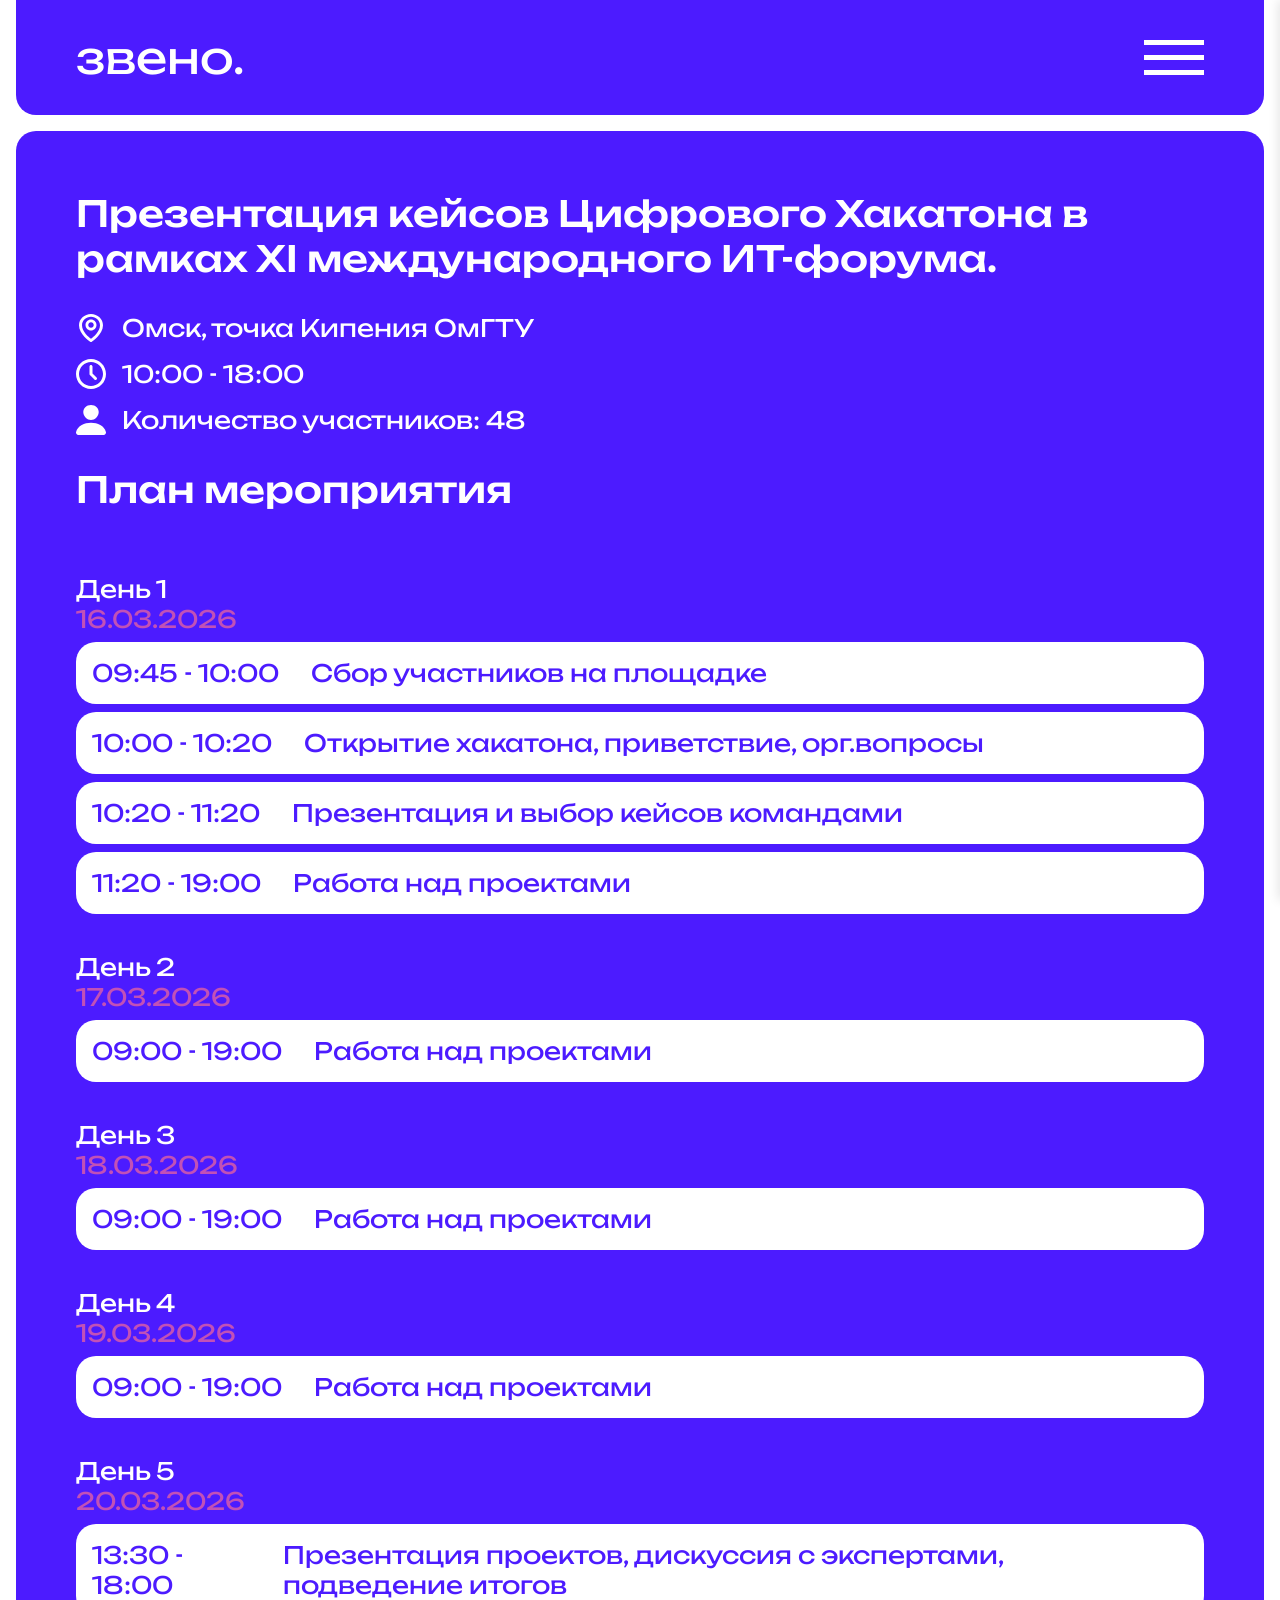
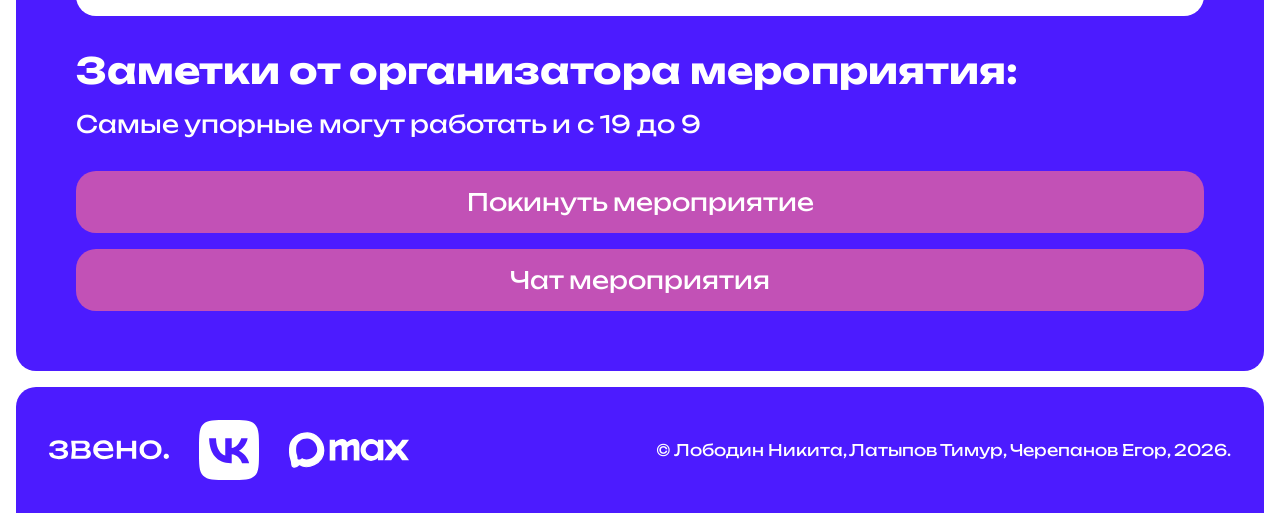
==== app/pages/event.html @ 97622f2d "init commit" ====
<!DOCTYPE html>
<html lang="en">

<head>
    <meta charset="UTF-8">
    <meta name="viewport" content="width=device-width, initial-scale=1.0">
    <link rel="stylesheet" href="../../assets/css/fonts.css">
    <link rel="stylesheet" href="../../assets/css/style.css">
    <title>звено. Выбор роли</title>
</head>

<body>
    <header class="header">
        <div class="header-wrapper">
            <p class="logo">звено.</p>
            <nav class="burger-menu">
                <div class="burger-menu__item"></div>
                <div class="burger-menu__item"></div>
                <div class="burger-menu__item"></div>
            </nav>
        </div>
    </header>
    <div class="popup-menu hidden">
        <header class="popup-header">
            <img src="../../assets/img/svg/close.svg" alt="close" class="close-btn">
        </header>
        <div class="popup-btns">
            <div class="popup-btn">
                <div class="popup-btn-text">Главная</div>
            </div>
            <div class="popup-btn">
                <div class="popup-btn-text">Мой профиль</div>
            </div>
            <div class="popup-btn">
                <div class="popup-btn-text">Моя программа</div>
            </div>
            <div class="popup-btn">
                <div class="popup-btn-text">Выход</div>
            </div>
        </div>
    </div>
    <main class="main">
        <div class="mero">
            <h1 class="mero-title">
                Презентация кейсов Цифрового Хакатона в рамках XI международного ИТ-форума.
            </h1>
            <div class="mero-desc">
                <div class="mero-desc__detail">
                    <img src="../../assets/img/svg/location.svg" alt="" class="mero-desc__detail_img">
                    </img>
                    <p class="mero-desc__detail_text">Омск, точка Кипения ОмГТУ</p>
                </div>
                <div class="mero-desc__detail">
                    <img src="../../assets/img/svg/time.svg" alt="" class="mero-desc__detail_img">
                    </img>
                    <p class="mero-desc__detail_text">10:00 - 18:00</p>
                </div>
                <div class="mero-desc__detail">
                    <img src="../../assets/img/svg/people.svg" alt="" class="mero-desc__detail_img">
                    </img>
                    <p class="mero-desc__detail_text">Количество участников: 48</p>
                </div>
            </div>
            <h2 class="mero__plan">План мероприятия</h2>
            <div class="mero-wrapper">
                <div class="mero-wrapper__days">
                    <div class="mero-wrapper__days-date">
                        <p class="mero-wrapper__day">День 1</p>
                        <p class="mero-wrappder__date">16.03.2026</p>
                    </div>
                    <div class="mero-wrapper__days_day-block">
                        <p class="mero-wrapper_days_day-block-time">09:45 - 10:00</p>
                        <p class="mero-wrapper_days_day-block-text">Сбор участников на площадке</p>
                    </div>
                    <div class="mero-wrapper__days_day-block">
                        <p class="mero-wrapper_days_day-block-time">10:00 - 10:20</p>
                        <p class="mero-wrapper_days_day-block-text">Открытие хакатона, приветствие, орг.вопросы</p>
                    </div>
                    <div class="mero-wrapper__days_day-block">
                        <p class="mero-wrapper_days_day-block-time">10:20 - 11:20</p>
                        <p class="mero-wrapper_days_day-block-text">Презентация и выбор кейсов командами</p>
                    </div>
                    <div class="mero-wrapper__days_day-block">
                        <p class="mero-wrapper_days_day-block-time">11:20 - 19:00</p>
                        <p class="mero-wrapper_days_day-block-text">Работа над проектами</p>
                    </div>
                    <div class="mero-wrapper__days-date">
                        <p class="mero-wrapper__day">День 2</p>
                        <p class="mero-wrappder__date">17.03.2026</p>
                    </div>
                    <div class="mero-wrapper__days_day-block">
                        <p class="mero-wrapper_days_day-block-time">09:00 - 19:00</p>
                        <p class="mero-wrapper_days_day-block-text">Работа над проектами</p>
                    </div>
                    <div class="mero-wrapper__days-date">
                        <p class="mero-wrapper__day">День 3</p>
                        <p class="mero-wrappder__date">18.03.2026</p>
                    </div>
                    <div class="mero-wrapper__days_day-block">
                        <p class="mero-wrapper_days_day-block-time">09:00 - 19:00</p>
                        <p class="mero-wrapper_days_day-block-text">Работа над проектами</p>
                    </div>
                    <div class="mero-wrapper__days-date">
                        <p class="mero-wrapper__day">День 4</p>
                        <p class="mero-wrappder__date">19.03.2026</p>
                    </div>
                    <div class="mero-wrapper__days_day-block">
                        <p class="mero-wrapper_days_day-block-time">09:00 - 19:00</p>
                        <p class="mero-wrapper_days_day-block-text">Работа над проектами</p>
                    </div>
                    <div class="mero-wrapper__days-date">
                        <p class="mero-wrapper__day">День 5</p>
                        <p class="mero-wrappder__date">20.03.2026</p>
                    </div>
                    <div class="mero-wrapper__days_day-block">
                        <p class="mero-wrapper_days_day-block-time">13:30 - 18:00</p>
                        <p class="mero-wrapper_days_day-block-text">Презентация проектов, дискуссия с экспертами,
                            подведение итогов</p>
                    </div>
                </div>
            </div>
            <div class="mero-notes">
                <h2 class="mero-notes__title">Заметки от организатора мероприятия:</h2>
                <p class="mero-notes__text">Самые упорные могут работать и с 19 до 9</p>
            </div>
            <div class="mero-btns">
                <button class="btn">Покинуть мероприятие</button>
                <button class="btn event-btn-small">Чат мероприятия</button>
            </div>
        </div>
    </main>
    <footer class="footer">
        <div class="footer-container">
            <div class="footer-icons">
                <img src="../../assets/img/svg/звено..svg" alt="звено." class="footer-icon zveno-icon">
                <img src="../../assets/img/svg/vkLogo.svg" alt="звено." class="footer-icon vk-icon">
                <img src="../../assets/img/svg/maxLogo.svg" alt="звено." class="footer-icon">
            </div>
            <div class="footer-copy">
                <p class="footer-copy__text">
                    © Лободин Никита, Латыпов Тимур, Черепанов Егор, 2026.
                </p>
            </div>
        </div>
    </footer>
    <div class="chat-panel hidden">
        <div class="chat-header">
            <h3 class="chat-title">Чат мероприятия</h3>
            <button class="chat-close">
                <img src="../../assets/img/svg/close.svg" alt="close">
            </button>
        </div>
        <div class="chat-messages">
            <!-- Пример сообщений -->
            <div class="chat-message chat-message--received">
                <div class="chat-message__avatar">А</div>
                <div class="chat-message__content">
                    <div class="chat-message__sender">Анна</div>
                    <div class="chat-message__text">Привет! Кто пойдет на хакатон?</div>
                    <div class="chat-message__time">14:30</div>
                </div>
            </div>
            <div class="chat-message chat-message--sent">
                <div class="chat-message__content">
                    <div class="chat-message__text">Я планирую!</div>
                    <div class="chat-message__time">14:32</div>
                </div>
            </div>
            <div class="chat-message chat-message--received">
                <div class="chat-message__avatar">М</div>
                <div class="chat-message__content">
                    <div class="chat-message__sender">Михаил</div>
                    <div class="chat-message__text">Тоже буду. Встретимся у входа?</div>
                    <div class="chat-message__time">14:35</div>
                </div>
            </div>
        </div>
        <div class="chat-input-area">
            <input type="text" class="chat-input" placeholder="Введите сообщение...">
            <button class="chat-send">
                <img src="../../assets/img/svg/send.svg" alt="send">
            </button>
        </div>
    </div>
    <script src="../../assets/scripts/chat.js"></script>
    <script src="../../assets/scripts/close-modal.js"></script>
</body>

</html>
---- assets/css/fonts.css ----
@font-face {
    font-family: 'Unbounded';
    src: url('../fonts/Unbounded-VariableFont_wght.ttf');
}
---- assets/css/style.css ----
:root {
    --white: #fff;
    --primary-color: #4C1BFF;
    --accent-color: #C251B6;
    --font64: 64px;
    --font44: 44px;
    --font36: 36px;
    --font24: 24px;
    --bradius: 20px;
}

body {
    display: flex;
    flex-direction: column;
    min-height: 100vh;
}

* {
    margin: 0;
    padding: 0;
    text-decoration: none;
    text-decoration-line: none;
    font-family: 'Unbounded';
}

.btn {
    background-color: var(--accent-color);
    color: var(--white);
    font-size: var(--font24);
    padding: 16px;
    border: none;
    border-radius: var(--bradius);
    cursor: pointer;
    transition: 0.3s;
}

.hidden {
    display: none;
}

.btn-click {
    width: 100%;
}

.main-btn {
    width: 100%;
}

.btn-link {
    width: 68%;
}

.btn:hover {
    opacity: 80%;
}

p {
    font-family: 'Unbounded';
    font-weight: 400;
}

.hero {
    height: 100vh;
    background-image: url('../img/bg-hero.png');
    background-size: cover;
}

.hero-header {
    width: 100%;
}

.logo {
    color: var(--white);
    font-size: var(--font44);
}

.hero-logo {
    color: var(--white);
    font-size: var(--font44);
    padding: 40px 60px;
}

.hero-text {
    color: var(--white);
    font-size: var(--font64);
    max-width: 940px;
    text-align: center;
    margin: 10% auto;
}

.header {
    margin: 0px 16px;
    border-radius: 0px 0px 20px 20px;
    background-color: var(--primary-color);
}

.header-wrapper {
    padding: 30px 60px;
    display: flex;
    justify-content: space-between;
    align-items: center;
}

.main {
    margin: 16px;
    padding: 60px 60px;
    border-radius: var(--bradius);
    background-color: var(--primary-color);
    flex-grow: 1;
}

.footer {
    margin: 0px 16px;
    border-radius: 20px 20px 0 0;
    padding: 33px;
    background-color: var(--primary-color);
}

.footer-container {
    display: flex;
    justify-content: space-between;
    align-items: center;
}

.footer-icons {
    display: flex;
    align-items: center;
}

.footer-icon {
    width: 120px;
    height: 60px;
}

.footer-copy__text {
    color: var(--white);
    font-weight: 400;
}

.main-index {
    padding: 16px;
}

.about-us {
    width: 100%;
    background-color: var(--primary-color);
    border-radius: var(--bradius);
}

.about-us-container {
    padding: 60px 160px;
    display: flex;
    flex-direction: column;
    gap: 40px;
    justify-content: center;
    text-align: center;
}

.about-us__title {
    font-size: var(--font44);
    color: var(--white);
    font-weight: 500;
}

.about-us__text {
    font-size: var(--font36);
    color: var(--white);
}

.try-block {
    margin: 60px 158px;
}

.try-block__title {
    font-size: var(--font44);
    font-weight: 400;
    text-align: center;
}

.try-block__btns {
    display: flex;
    flex-direction: column;
    gap: 20px;
    max-width: 940px;
    margin: 40px auto;
}

.role-block {
    height: 100vh;
    background-color: var(--primary-color);
}

.role-block__center {
    margin-top: 40px;
}

.role-block__center-title {
    text-align: center;
    color: var(--white);
    font-size: var(--font44);
}

.role-block__btns {
    margin-top: 60px;
    display: flex;
    flex-wrap: wrap;
    justify-content: center;
    gap: 130px;
}

.role-block__btn {
    cursor: pointer;
    transition: all 1s ease;
}

.role-block__btn_text {
    color: var(--white);
    font-size: var(--font36);
    text-align: center;
}

.role-block__btn:hover {
    color: var(--accent-color);
}

.role-block__btn:hover img {
    filter: brightness(0) saturate(100%) invert(37%) sepia(95%) saturate(1043%) hue-rotate(244deg) brightness(89%) contrast(94%);
}

.role-block__btn:hover .role-block__btn_text {
    color: var(--accent-color);
}

.form-title {
    color: var(--white);
    font-size: var(--font44);
    font-weight: 400;
    text-align: center;
}

.enter-form {
    max-width: 940px;
    margin: 40px auto;
    display: flex;
    flex-direction: column;
    gap: 60px;
}

.enter-form-container {
    display: flex;
    flex-direction: column;
    gap: 40px;
}

.form-input {
    background-color: var(--white);
    color: var(--primary-color);
    padding: 16px;
    border-radius: var(--bradius);
    border: none;
    font-size: var(--font24);
    box-shadow: 4px 4px 8px 0px rgba(34, 60, 80, 0.2);
}

.enter-form-btns {
    display: flex;
    flex-direction: column;
    gap: 40px;
}

.enter-form-link {
    display: flex;
    justify-content: center;
    gap: 5px;
}

.enter-form-link__text {
    color: var(--white);
    font-size: 16px;
}

.enter-form-link__link {
    color: var(--accent-color);
}

.event-title-head {
    color: var(--white);
    font-weight: 400;
}

.burger-menu {
    display: flex;
    flex-direction: column;
    width: 60px;
    gap: 10px;
    cursor: pointer;
}

.burger-menu__item {
    height: 5px;
    background-color: var(--white);
    transition: 0.5s;
}

.event-title {}

.event-wrapper {
    margin-top: 30px;
    display: flex;
    flex-direction: column;
    gap: 32px;
}

.event-block {
    padding: 16px;
    background-color: var(--white);
    border-radius: var(--bradius);
    display: flex;
    flex-direction: column;
    gap: 16px;
}

.event-tags {
    display: flex;
    flex-wrap: wrap;
    gap: 8px;
}

.event-tag {
    padding: 16px;
    background-color: var(--primary-color);
    border-radius: var(--bradius);
    color: var(--white);
}

.event-title {
    color: var(--primary-color);
    font-size: var(--font24);
}

.event-organisators {
    font-size: 16px;
    color: var(--accent-color);
}

.event-grade {
    display: flex;
    flex-direction: column;
    gap: 8px;
}

.event-grade__text,
.event-members__title {
    color: var(--primary-color);
    font-size: var(--font24);
}

.event-members__title {
    margin-bottom: 8px;
}

.event-grade__star {
    cursor: pointer;
}

.event-members {
    display: flex;
    flex-direction: column;
}

.event-member-down {
    display: flex;
    align-items: center;
    justify-content: space-between;
    width: 100%;
}

.event-member-line {
    width: 80%;
    height: 30px;
    border-radius: var(--bradius);
    overflow: hidden;
    border: 2px solid var(--primary-color);
}

.event-member-line__pink {
    height: 30px;
    width: 40%;
    background-color: var(--accent-color);
    border-radius: var(--bradius);
}

.event-member__blocks {
    display: flex;
    gap: 8px;
}

.event-members__block {
    color: var(--white);
    background-color: var(--accent-color);
    padding: 8px 24px;
    border-radius: var(--bradius);
}

.event-members__block__text {}

.event-btns {
    width: 100%;
    display: flex;
    justify-content: space-between;
}

.event-btn-big {
    width: 100%;
    justify-content: center;
    height: 72px;
}

.event-btn-small {
    display: flex;
    justify-content: space-around;
}

.event-btn-small-main {
    width: 30%;
    display: flex;
    justify-content: space-around;
}

.event-btn-small,
.event-btn-big {
    display: flex;
    align-items: center;
}

.mero {
    display: flex;
    flex-direction: column;
    gap: 32px;
}

.mero-title {
    font-size: var(--font36);
    font-weight: 500;
    color: var(--white);
}

.mero-desc {
    display: flex;
    flex-direction: column;
    gap: 16px;
}

.mero-desc__detail {
    display: flex;
    align-items: center;
    gap: 16px;
}

.mero-desc__detail_text {
    color: var(--white);
    font-size: var(--font24);
    font-weight: 400;
}

.mero__plan {
    font-size: var(--font36);
    font-weight: 500;
    color: var(--white);
}

.mero-wrapper {
    display: inline;
}

.mero-wrapper__days {
    display: flex;
    flex-direction: column;
    gap: 8px;
}

.mero-wrapper__day {
    font-size: var(--font24);
    color: var(--white);
}

.mero-wrappder__date {
    font-size: var(--font24);
    color: var(--accent-color);
}

.mero-wrapper__days_day-block {
    display: flex;
    gap: 32px;
    padding: 16px;
    border-radius: var(--bradius);
    background-color: var(--white);
}

.mero-wrapper__days-date {
    margin-top: 30px;
}

.mero-wrapper_days_day-block-time,
.mero-wrapper_days_day-block-text {
    font-size: var(--font24);
    color: var(--primary-color);
}

.mero-notes {
    display: flex;
    flex-direction: column;
    gap: 16px;
}

.mero-notes__title {
    color: var(--white);
    font-size: var(--font36);
}

.mero-notes__text {
    color: var(--white);
    font-size: var(--font24);
}

.mero-btns {
    display: flex;
    flex-direction: column;
    gap: 16px;
}

.popup-menu {
    height: 100vh;
    width: 100%;
    background-color: var(--primary-color);
    position: fixed;
    z-index: 1000;
    top: 0;
    left: 0;
}

.popup-header {
    padding: 30px;
    display: flex;
    justify-content: end;
}

.close-btn {
    cursor: pointer;
    transition: 0.3s;
}

.close-btn:hover {
    opacity: 60%;
}

.popup-btns {
    display: flex;
    flex-direction: column;
    margin-top: 8%;
}

.popup-btn {
    cursor: pointer;
    padding: 30px;
    background-color: var(--white);
    border: 2px solid var(--primary-color);
    transition: 0.3s;
}

.popup-btn:hover {
    background-color: var(--accent-color);
}

.popup-btn:hover .popup-btn-text {
    color: var(--white);
}

.popup-btn-text {
    text-align: center;
    color: var(--primary-color);
    font-size: var(--font24);
}

.chat-panel {
    position: fixed;
    top: 0;
    right: 0;
    width: 50%;
    height: 100vh;
    background-color: #fff;
    box-shadow: -2px 0 10px rgba(0, 0, 0, 0.1);
    z-index: 2000;
    transition: transform 0.3s ease-in-out;
    transform: translateX(0);

    display: flex;
    flex-direction: column;
}

.chat-panel.hidden {
    transform: translateX(100%);
}

.chat-header {
    border-radius: 0px 0px 20px 20px;
    display: flex;
    justify-content: space-between;
    align-items: center;
    padding: 20px;
    border-bottom: 1px solid #eee;
    background-color: var(--primary-color);
    color: white;
}

.chat-title {
    margin: 0;
    font-size: 18px;
    font-weight: 500;
}

.chat-close {
    background: none;
    border: none;
    cursor: pointer;
    padding: 5px;
    display: flex;
    align-items: center;
    justify-content: center;
}

.chat-close img {
    width: 20px;
    height: 20px;
    filter: brightness(0) invert(1);
}

.chat-messages {
    flex: 1;
    overflow-y: auto;
    padding: 20px;
    display: flex;
    flex-direction: column;
    gap: 15px;
    background-color: #f8f9fa;
}

.chat-message {
    display: flex;
    gap: 10px;
    max-width: 80%;
}

.chat-message--sent {
    align-self: flex-end;
    flex-direction: row-reverse;
}

.chat-message--received {
    align-self: flex-start;
}

.chat-message__avatar {
    width: 36px;
    height: 36px;
    border-radius: 50%;
    background-color: var(--primary-color);
    color: white;
    display: flex;
    align-items: center;
    justify-content: center;
    font-weight: 500;
    flex-shrink: 0;
}

.chat-message__content {
    background-color: white;
    padding: 10px 15px;
    border-radius: 20px;
    box-shadow: 0 1px 2px rgba(0, 0, 0, 0.1);
}

.chat-message--sent .chat-message__content {
    background-color: var(--primary-color);
    color: white;
}

.chat-message__sender {
    font-size: 12px;
    font-weight: 500;
    margin-bottom: 4px;
    color: #666;
}

.chat-message--sent .chat-message__sender {
    display: none;
}

.chat-message__text {
    font-size: 14px;
    line-height: 1.4;
    word-wrap: break-word;
}

.chat-message--sent .chat-message__text {
    color: white;
}

.chat-message__time {
    font-size: 10px;
    color: #999;
    margin-top: 4px;
    text-align: right;
}

.chat-message--sent .chat-message__time {
    color: rgba(255, 255, 255, 0.7);
}

.chat-input-area {
    display: flex;
    padding: 15px 20px;
    border-top: 1px solid #eee;
    background-color: white;
    gap: 10px;
}

.chat-input {
    flex: 1;
    padding: 12px 15px;
    border: 1px solid #ddd;
    border-radius: 25px;
    font-size: 14px;
    outline: none;
    transition: border-color 0.2s;
}

.chat-input:focus {
    border-color: var(--primary-color);
}

.chat-send {
    width: 45px;
    height: 45px;
    border-radius: 50%;
    background-color: var(--primary-color);
    border: none;
    cursor: pointer;
    display: flex;
    align-items: center;
    justify-content: center;
    transition: background-color 0.2s;
    flex-shrink: 0;
}

.chat-send:hover {
    background-color: var(--accent-color);
    opacity: 0.9;
}

.chat-send img {
    width: 20px;
    height: 20px;
    filter: brightness(0) invert(1);
}

.chat-overlay {
    position: fixed;
    top: 0;
    left: 0;
    width: 100%;
    height: 100%;
    background-color: rgba(0, 0, 0, 0.5);
    z-index: 1999;
    opacity: 0;
    visibility: hidden;
    transition: opacity 0.3s ease-in-out;
}

.chat-overlay.visible {
    opacity: 1;
    visibility: visible;
}

@media (max-width: 430px) {

    .hero-logo,
    .logo {
        font-size: var(--font24);
    }

    .hero-text {
        font-size: var(--font36);
        margin: 40% auto;
    }

    .about-us-container {
        padding: 16px 16px;

    }

    .about-us__title {
        font-size: var(--font24);
    }

    .about-us__text {
        font-size: var(--font24);
    }

    .try-block {
        margin: 20px 16px;
    }

    .try-block__title {
        font-size: var(--font24);
    }

    .btn {
        font-size: 18px;
    }

    .header-wrapper {
        padding: 20px;
    }

    .main {
        padding: 30px 30px;
    }

    .form-title {
        font-size: var(--font36);
    }

    .form-input {
        font-size: 14px;
    }

    .enter-form-container {
        gap: 20px;
    }

    .enter-form-link {
        flex-direction: column;
    }

    .burger-menu {
        width: 35px;
        gap: 6px;
    }

    .burger-menu__item {
        height: 3px;
    }

    .event-title-head {
        font-size: var(--font24);
    }

    .event-tag {
        width: 100%;
    }

    .event-tag__text {
        font-size: 16px;
    }

    .event-title {
        font-size: 20px;
        font-weight: 500;
    }

    .event-grade__text,
    .event-members__title {
        font-size: 20px;
    }

    .event-grade__star {
        width: 30px;
    }

    .event-member-down {
        flex-direction: column;
        gap: 10px;
    }

    .event-member-line {
        width: 100%;
    }

    .event-member__blocks {
        width: 100%;
        justify-content: start;
    }

    .event-btns {
        flex-direction: column;
        gap: 10px;
    }

    .btn-link {
        width: 100%;
    }

    .event-btn-small-main {
        width: 100%;
    }

    .footer {
        padding: 16px;
    }

    .footer-container {
        flex-direction: column;
        gap: 8px;
    }

    .footer-icons {
        width: 100%;
        justify-content: space-between;
    }

    .footer-icon {
        width: 60px;
    }

    .vk-icon {
        width: 40px;
        order: -1;
    }

    .zveno-icon {
        width: 100px;
    }

    .footer-copy {
        font-size: 14px;
        font-weight: 200;
    }

    .close-btn {
        width: 35px;
    }

    .role-block__center-title {
        font-size: var(--font24);
    }

    .role-block__btn_text {
        font-size: var(--font24);
    }

    .role-block {
        height: 100vh;
    }

    .role-block__center {
        margin: 20px 0px;
    }

    .role-block__btns {
        margin-top: 30px;
        gap: 30px;
    }

    .mero-title {
        font-size: var(--font24);
    }

    .mero-desc__detail_img {
        width: 25px;
    }

    .mero-desc__detail_text {
        font-size: 16px;
    }

    .mero__plan {
        font-size: var(--font24);
    }

    .mero-wrappder__date {
        font-size: 18px;
    }

    .mero-wrapper__days_day-block {
        flex-direction: column;
        gap: 8px;
    }

    .mero-wrapper_days_day-block-time {
        color: var(--accent-color);
    }

    .mero-wrapper_days_day-block-text {
        font-size: 18px;
    }

    .mero-notes__title {
        font-size: var(--font24);
    }

    .mero-notes__text {
        font-size: 18px;
    }

    .chat-panel {
        width: 100%;
    }
}
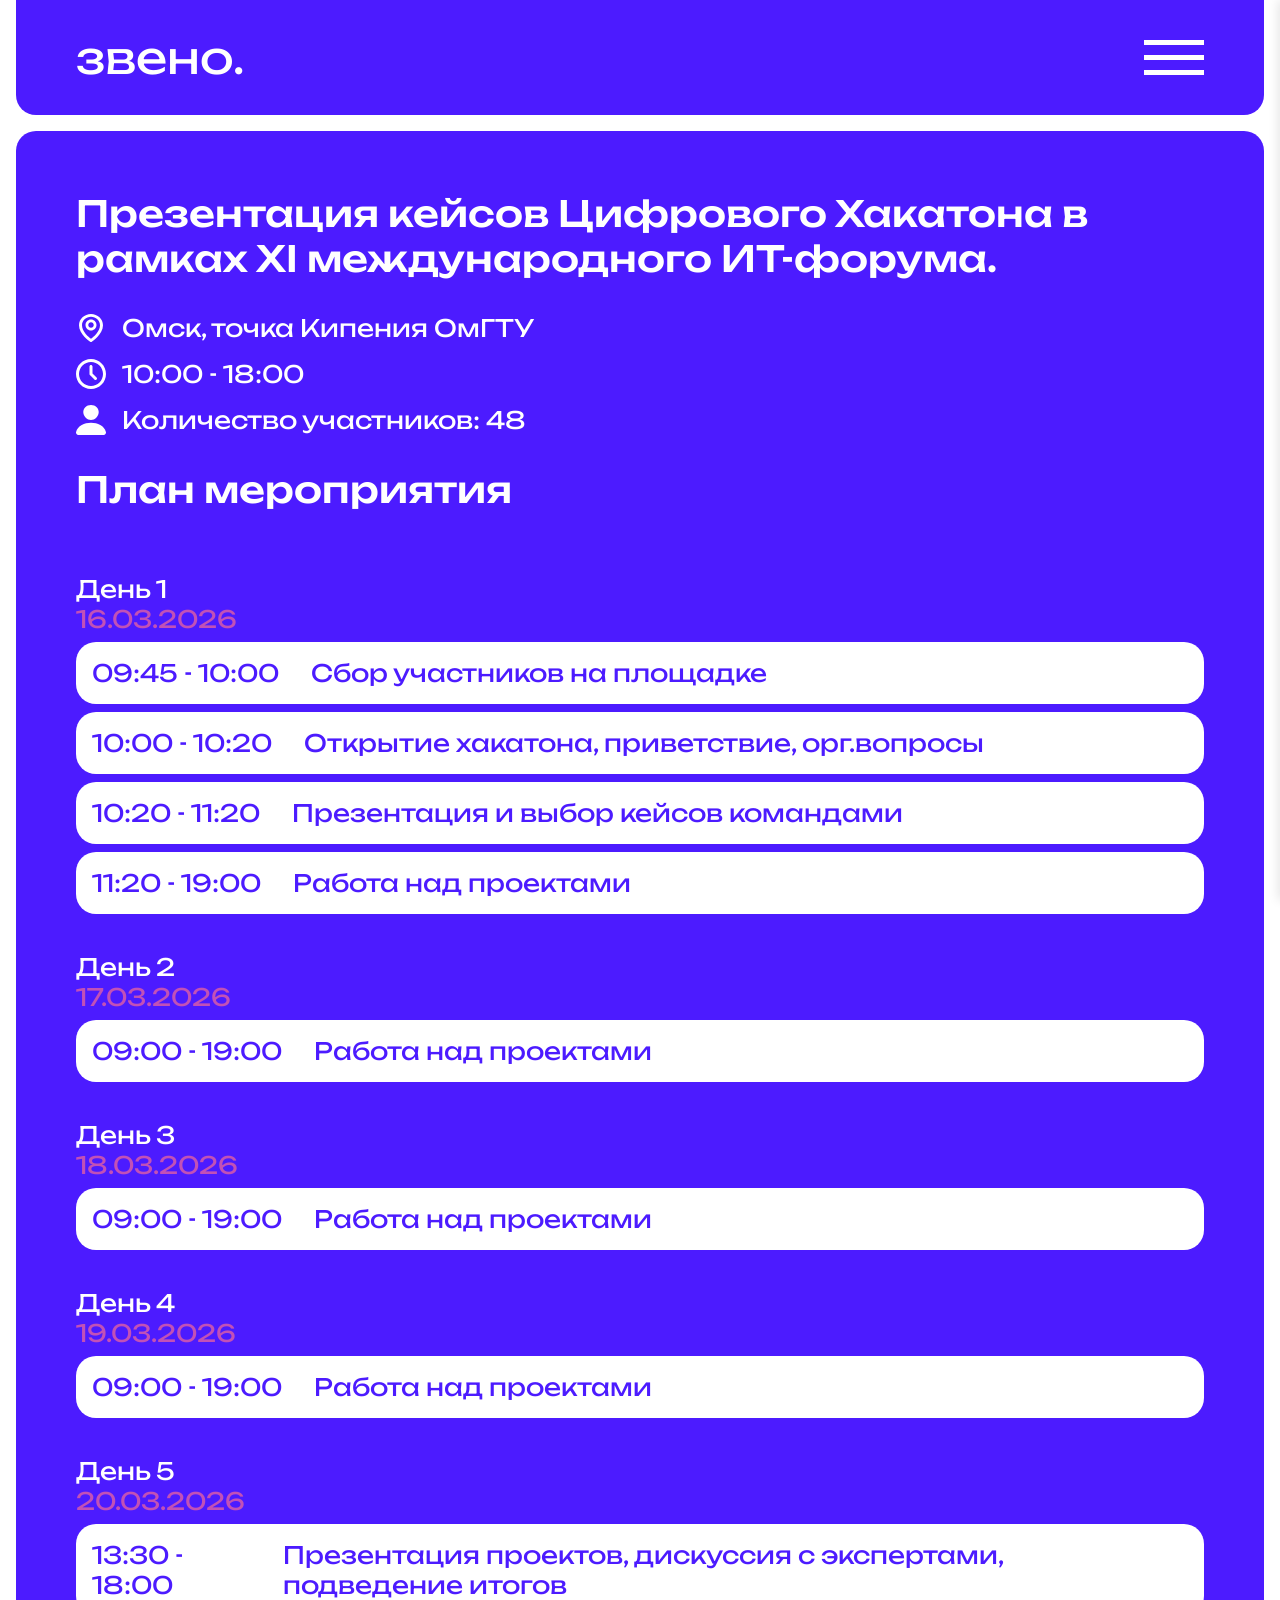
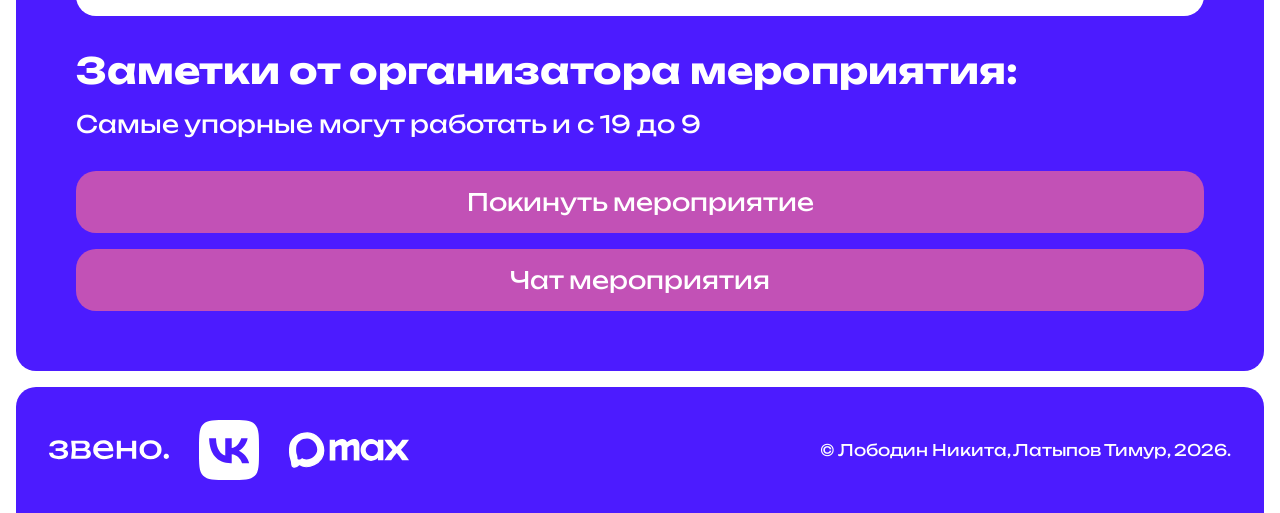
==== commit 93572c3c: "delete cherepok" ====
--- a/app/pages/event.html
+++ b/app/pages/event.html
@@ -20,7 +20,7 @@
             </nav>
         </div>
     </header>
-    <div class="popup-menu hidden">
+    <div class="popup-menu">
         <header class="popup-header">
             <img src="../../assets/img/svg/close.svg" alt="close" class="close-btn">
         </header>
@@ -125,7 +125,7 @@
             </div>
             <div class="mero-btns">
                 <button class="btn">Покинуть мероприятие</button>
-                <button class="btn event-btn-small">Чат мероприятия</button>
+                <button class="btn event-btn-small modal-btn">Чат мероприятия</button>
             </div>
         </div>
     </main>
@@ -138,7 +138,7 @@
             </div>
             <div class="footer-copy">
                 <p class="footer-copy__text">
-                    © Лободин Никита, Латыпов Тимур, Черепанов Егор, 2026.
+                    © Лободин Никита, Латыпов Тимур, 2026.
                 </p>
             </div>
         </div>
--- a/assets/css/style.css
+++ b/assets/css/style.css
@@ -530,6 +530,10 @@
 }
 
 .popup-menu {
+    opacity: 0;
+    visibility: hidden;
+    transform: translateY(-20px);
+    transition: opacity 0.3s ease, transform 0.3s ease, visibility 0.3s;
     height: 100vh;
     width: 100%;
     background-color: var(--primary-color);
@@ -537,6 +541,12 @@
     z-index: 1000;
     top: 0;
     left: 0;
+}
+
+.popup-menu.active {
+    opacity: 1;
+    visibility: visible;
+    transform: translateY(0);
 }
 
 .popup-header {
@@ -903,6 +913,12 @@
 
     .event-btn-small-main {
         width: 100%;
+        display: flex;
+        align-items: center;
+    }
+
+    .chat-icon {
+        width: 30px;
     }
 
     .footer {
@@ -1006,4 +1022,14 @@
     .chat-panel {
         width: 100%;
     }
+
+    .role-block__img {
+        width: 80%;
+    }
+
+    .role-block__btn {
+        display: flex;
+        flex-direction: column;
+        align-items: center;
+    }
 }
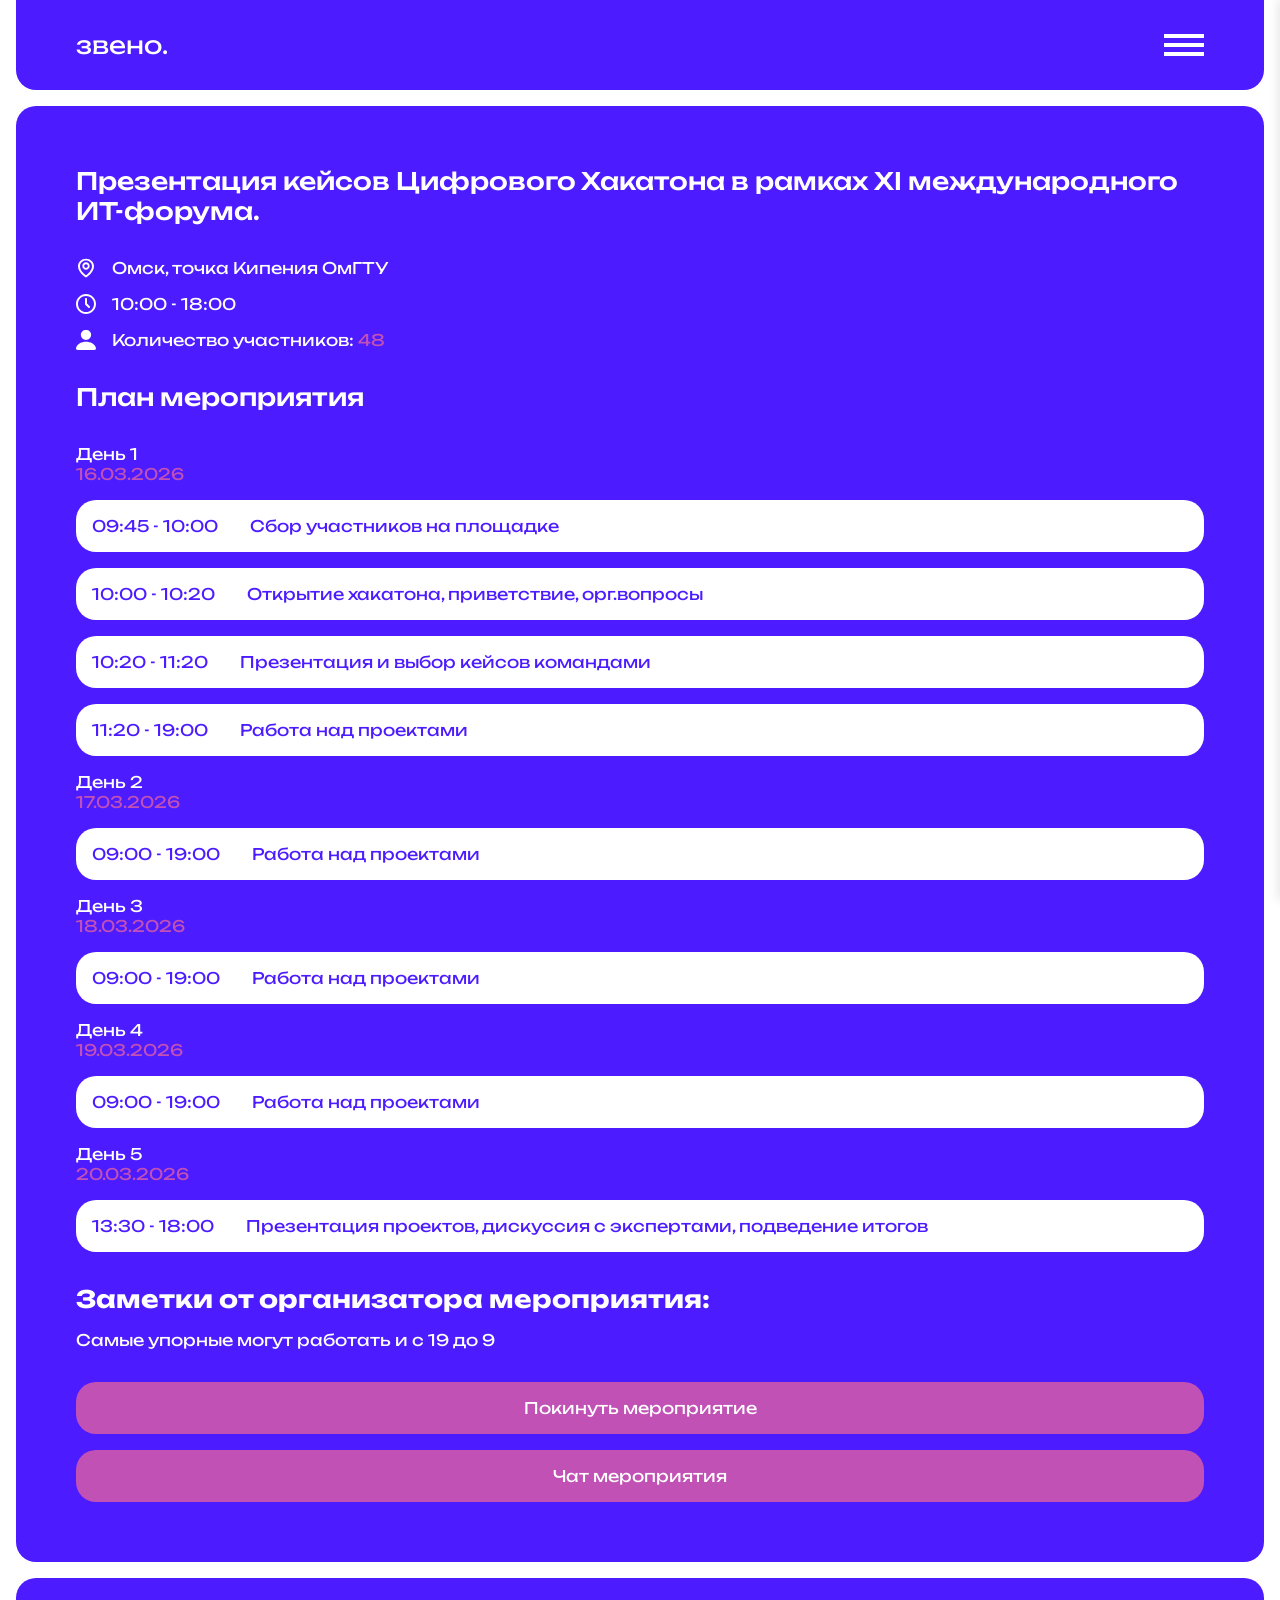
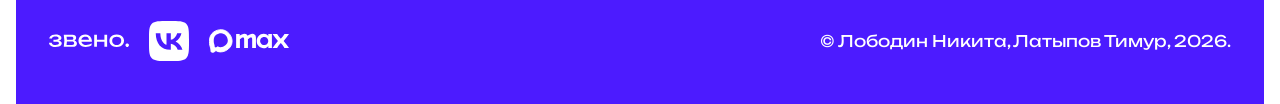
==== commit f3c180f5: "update styles" ====
--- a/app/pages/event.html
+++ b/app/pages/event.html
@@ -58,7 +58,7 @@
                 <div class="mero-desc__detail">
                     <img src="../../assets/img/svg/people.svg" alt="" class="mero-desc__detail_img">
                     </img>
-                    <p class="mero-desc__detail_text">Количество участников: 48</p>
+                    <p class="mero-desc__detail_text">Количество участников: <span class="accent-span">48</span></p>
                 </div>
             </div>
             <h2 class="mero__plan">План мероприятия</h2>
@@ -124,7 +124,7 @@
                 <p class="mero-notes__text">Самые упорные могут работать и с 19 до 9</p>
             </div>
             <div class="mero-btns">
-                <button class="btn">Покинуть мероприятие</button>
+                <a href="main.html" class="btn-link-main"><button class="btn">Покинуть мероприятие</button></a>
                 <button class="btn event-btn-small modal-btn">Чат мероприятия</button>
             </div>
         </div>
@@ -133,7 +133,7 @@
         <div class="footer-container">
             <div class="footer-icons">
                 <img src="../../assets/img/svg/звено..svg" alt="звено." class="footer-icon zveno-icon">
-                <img src="../../assets/img/svg/vkLogo.svg" alt="звено." class="footer-icon vk-icon">
+                <img src="../../assets/img/svg/vkLogo.svg" alt="звено." class="vk-icon">
                 <img src="../../assets/img/svg/maxLogo.svg" alt="звено." class="footer-icon">
             </div>
             <div class="footer-copy">
--- a/assets/css/style.css
+++ b/assets/css/style.css
@@ -2,10 +2,10 @@
     --white: #fff;
     --primary-color: #4C1BFF;
     --accent-color: #C251B6;
-    --font64: 64px;
-    --font44: 44px;
-    --font36: 36px;
-    --font24: 24px;
+    --font64: 44px;
+    --font44: 36px;
+    --font36: 24px;
+    --font24: 16px;
     --bradius: 20px;
 }
 
@@ -32,6 +32,7 @@
     border-radius: var(--bradius);
     cursor: pointer;
     transition: 0.3s;
+    width: 100%;
 }
 
 .hidden {
@@ -71,7 +72,15 @@
 
 .logo {
     color: var(--white);
-    font-size: var(--font44);
+    font-size: var(--font36);
+}
+
+.accent-span {
+    color: var(--accent-color);
+}
+
+.btn-link-main {
+    width: 100%;
 }
 
 .hero-logo {
@@ -82,7 +91,7 @@
 
 .hero-text {
     color: var(--white);
-    font-size: var(--font64);
+    font-size: 64px;
     max-width: 940px;
     text-align: center;
     margin: 10% auto;
@@ -125,11 +134,16 @@
 .footer-icons {
     display: flex;
     align-items: center;
+    gap: 20px;
 }
 
 .footer-icon {
-    width: 120px;
+    width: 80px;
     height: 60px;
+}
+
+.vk-icon {
+    width: 40px;
 }
 
 .footer-copy__text {
@@ -291,13 +305,13 @@
 .burger-menu {
     display: flex;
     flex-direction: column;
-    width: 60px;
-    gap: 10px;
+    width: 40px;
+    gap: 5px;
     cursor: pointer;
 }
 
 .burger-menu__item {
-    height: 5px;
+    height: 4px;
     background-color: var(--white);
     transition: 0.5s;
 }
@@ -424,7 +438,9 @@
 .event-btn-small-main {
     width: 30%;
     display: flex;
-    justify-content: space-around;
+    align-items: center;
+    gap: 16px;
+    justify-content: center;
 }
 
 .event-btn-small,
@@ -476,7 +492,7 @@
 .mero-wrapper__days {
     display: flex;
     flex-direction: column;
-    gap: 8px;
+    gap: 16px;
 }
 
 .mero-wrapper__day {
@@ -495,10 +511,6 @@
     padding: 16px;
     border-radius: var(--bradius);
     background-color: var(--white);
-}
-
-.mero-wrapper__days-date {
-    margin-top: 30px;
 }
 
 .mero-wrapper_days_day-block-time,
@@ -589,7 +601,7 @@
 .popup-btn-text {
     text-align: center;
     color: var(--primary-color);
-    font-size: var(--font24);
+    font-size: var(--font36);
 }
 
 .chat-panel {
@@ -792,6 +804,14 @@
     visibility: visible;
 }
 
+.chat-icon {
+    width: 30px;
+}
+
+.mero-desc__detail_img {
+    width: 20px;
+}
+
 @media (max-width: 430px) {
 
     .hero-logo,
@@ -800,8 +820,12 @@
     }
 
     .hero-text {
-        font-size: var(--font36);
-        margin: 40% auto;
+        display: inline-block;
+        word-break: keep-all;
+        width: 0;
+        min-width: 100%;
+        white-space: pre-line;
+        font-size: var(--font64);
     }
 
     .about-us-container {
@@ -939,7 +963,7 @@
         width: 60px;
     }
 
-    .vk-icon {
+    img.vk-icon {
         width: 40px;
         order: -1;
     }
